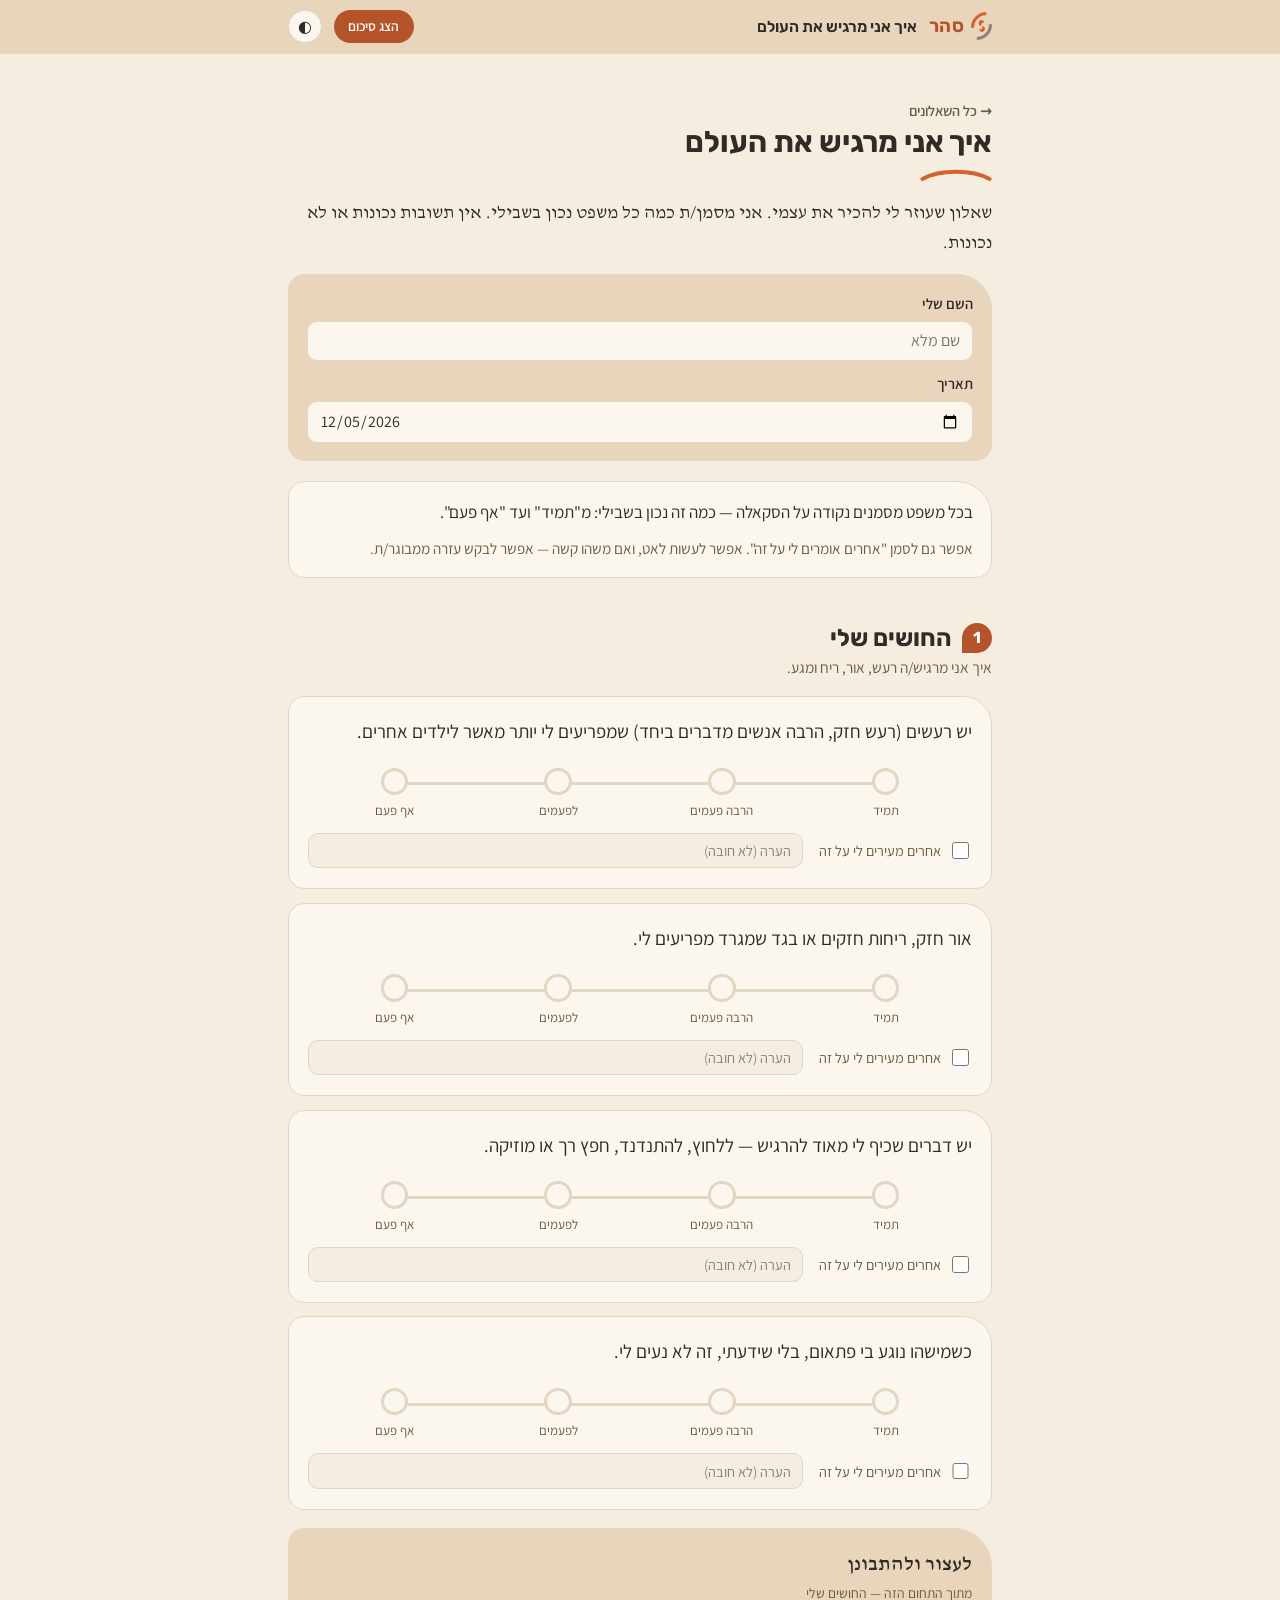
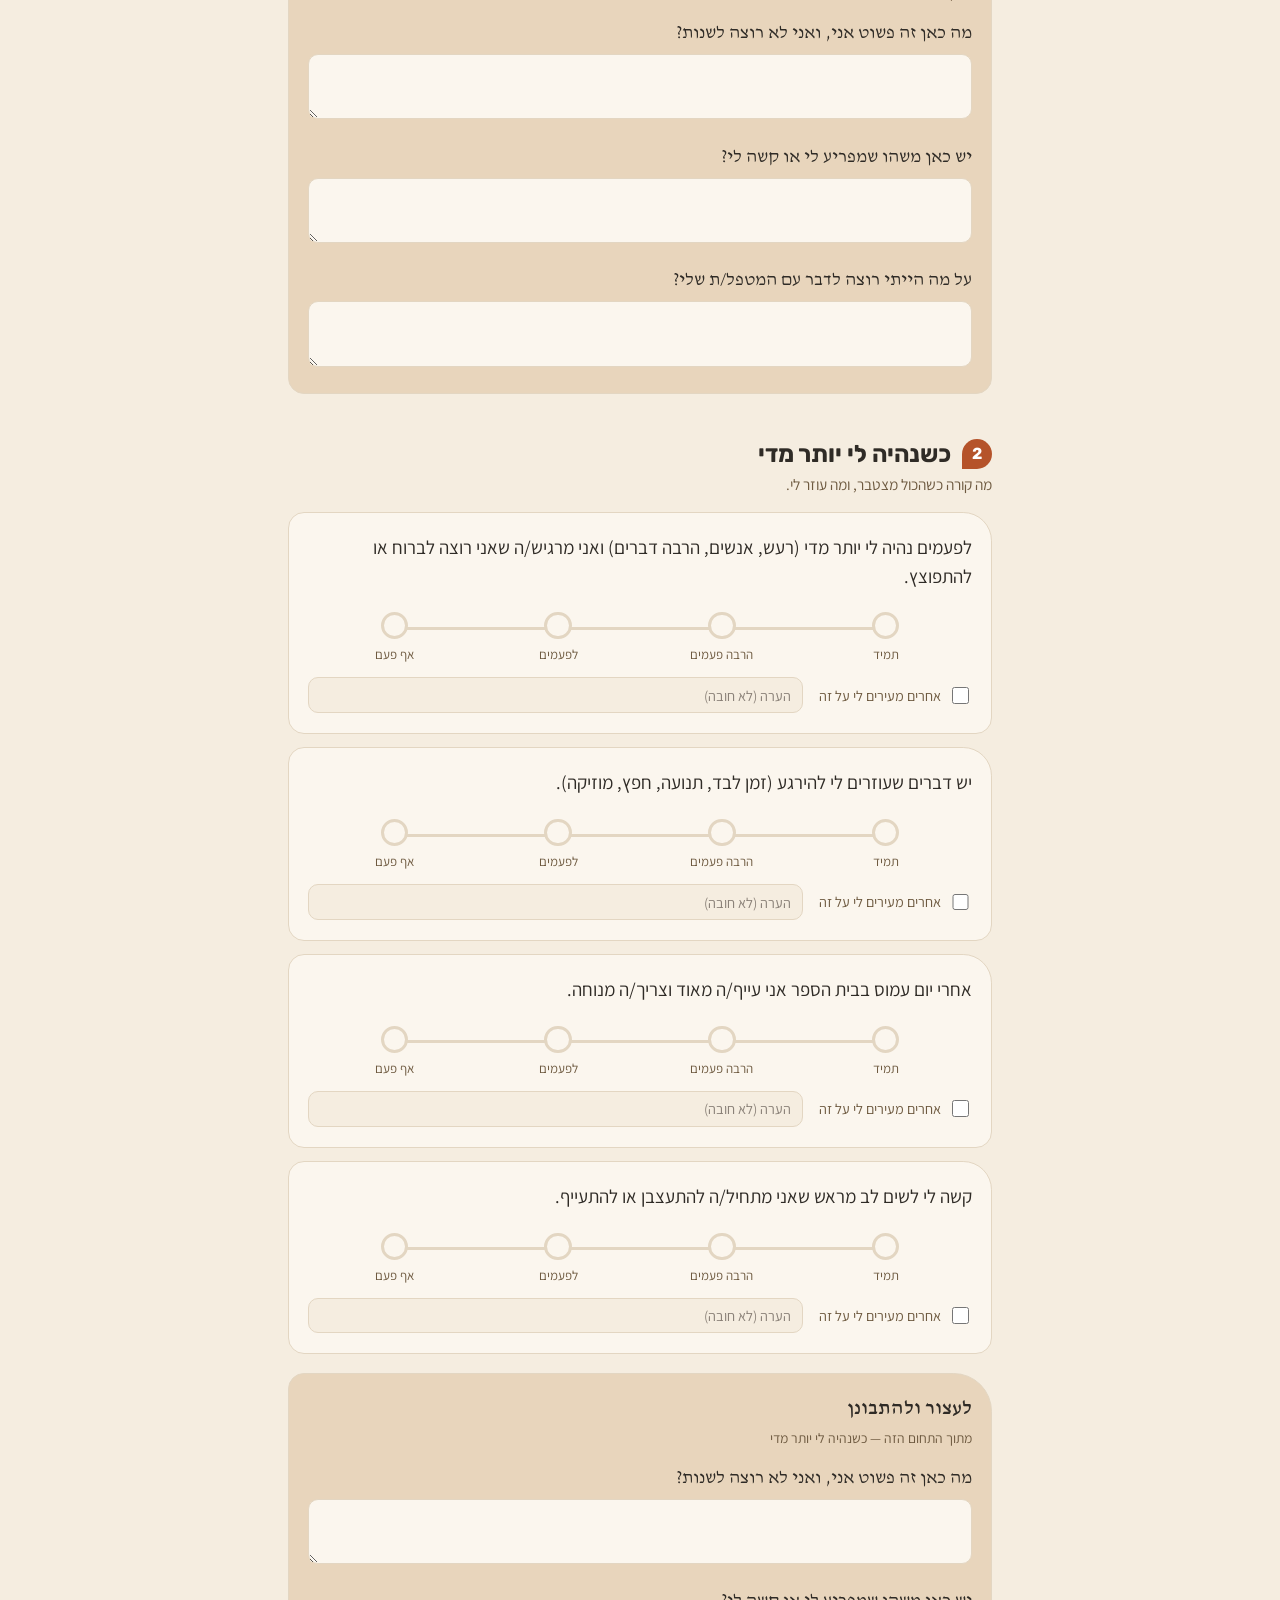
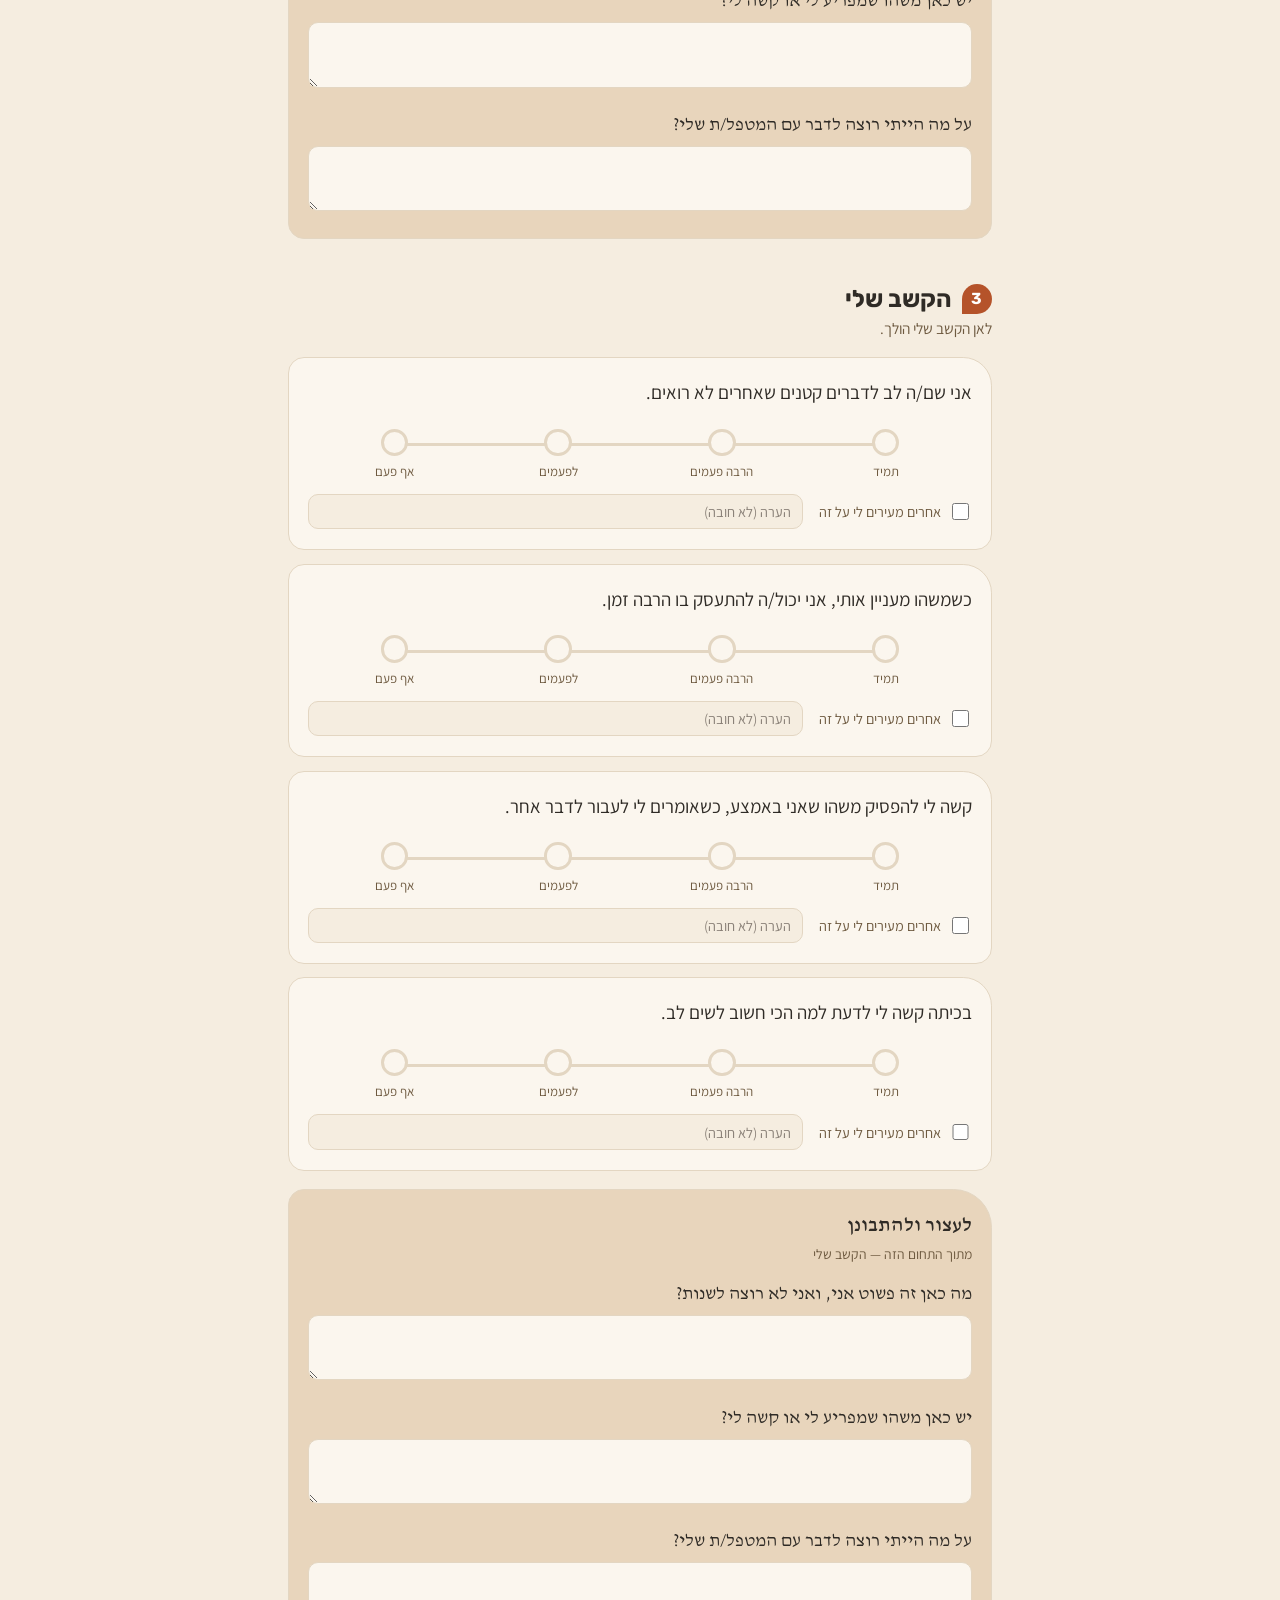
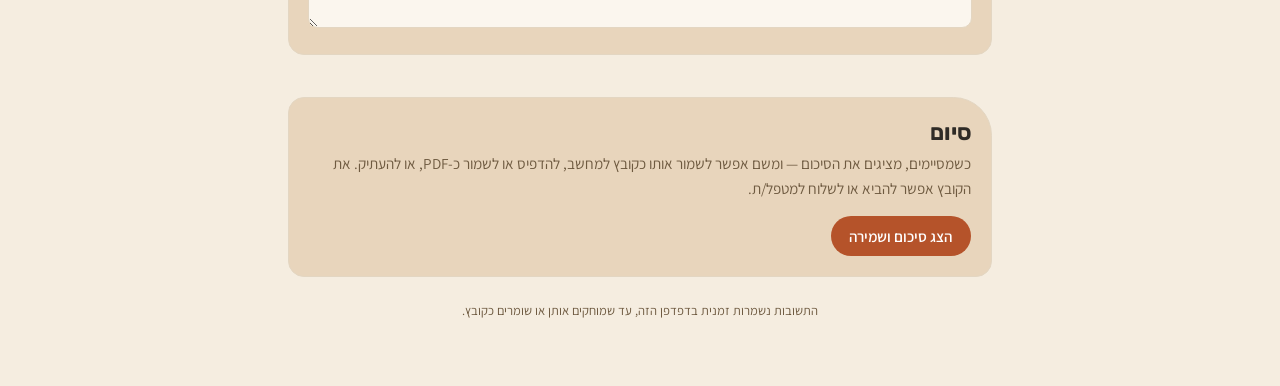
==== sensory-kids.html @ 0c392f9e "נוסח מונגש: תמיכת מנוע לסקאלה ויזואלית (variant accessible) + שאלון חושים לילדים + מקבץ בעמוד הנחיתה" ====
<!doctype html>
<html lang="he" dir="rtl">
<head>
<meta charset="utf-8">
<meta name="viewport" content="width=device-width, initial-scale=1, viewport-fit=cover">
<title>איך אני מרגיש את העולם — שאלון סהר</title>
<link rel="icon" href="logo.png">
<link rel="stylesheet" href="https://fonts.googleapis.com/css2?family=Rubik:wght@500;600;700&family=Assistant:wght@400;500;600;700&family=David+Libre:wght@400;500&display=swap">
<link rel="stylesheet" href="styles.css">
</head>
<body>
<div id="root"></div>
<script>
window.QUESTIONNAIRE = {
  storeKey: "sahar_k1_sensory_v1",
  variant: "accessible",
  scaleLabels: ["תמיד","הרבה פעמים","לפעמים","אף פעם"],
  title: "איך אני מרגיש את העולם",
  lead: "שאלון שעוזר לי להכיר את עצמי. אני מסמן/ת כמה כל משפט נכון בשבילי. אין תשובות נכונות או לא נכונות.",
  help: "<p>בכל משפט מסמנים נקודה על הסקאלה — כמה זה נכון בשבילי: מ\"תמיד\" ועד \"אף פעם\".</p><p style='margin-top:.6rem;font-size:.95rem;color:var(--muted)'>אפשר גם לסמן \"אחרים אומרים לי על זה\". אפשר לעשות לאט, ואם משהו קשה — אפשר לבקש עזרה ממבוגר/ת.</p>",
  reflect: [
    {id:"r1",q:"מה כאן זה פשוט אני, ואני לא רוצה לשנות?"},
    {id:"r2",q:"יש כאן משהו שמפריע לי או קשה לי?"},
    {id:"r3",q:"על מה הייתי רוצה לדבר עם המטפל/ת שלי?"}
  ],
  domains: [
    {id:"d1",title:"החושים שלי",sub:"איך אני מרגיש/ה רעש, אור, ריח ומגע.",items:[
      {id:"d1q1",pole:"high",t:"יש רעשים (רעש חזק, הרבה אנשים מדברים ביחד) שמפריעים לי יותר מאשר לילדים אחרים."},
      {id:"d1q2",pole:"high",t:"אור חזק, ריחות חזקים או בגד שמגרד מפריעים לי."},
      {id:"d1q3",pole:"low",t:"יש דברים שכיף לי מאוד להרגיש — ללחוץ, להתנדנד, חפץ רך או מוזיקה."},
      {id:"d1q4",pole:"high",t:"כשמישהו נוגע בי פתאום, בלי שידעתי, זה לא נעים לי."}
    ]},
    {id:"d2",title:"כשנהיה לי יותר מדי",sub:"מה קורה כשהכול מצטבר, ומה עוזר לי.",items:[
      {id:"d2q1",pole:"high",t:"לפעמים נהיה לי יותר מדי (רעש, אנשים, הרבה דברים) ואני מרגיש/ה שאני רוצה לברוח או להתפוצץ."},
      {id:"d2q2",pole:"low",t:"יש דברים שעוזרים לי להירגע (זמן לבד, תנועה, חפץ, מוזיקה)."},
      {id:"d2q3",pole:"high",t:"אחרי יום עמוס בבית הספר אני עייף/ה מאוד וצריך/ה מנוחה."},
      {id:"d2q4",pole:"high",t:"קשה לי לשים לב מראש שאני מתחיל/ה להתעצבן או להתעייף."}
    ]},
    {id:"d3",title:"הקשב שלי",sub:"לאן הקשב שלי הולך.",items:[
      {id:"d3q1",pole:"low",t:"אני שם/ה לב לדברים קטנים שאחרים לא רואים."},
      {id:"d3q2",pole:"low",t:"כשמשהו מעניין אותי, אני יכול/ה להתעסק בו הרבה זמן."},
      {id:"d3q3",pole:"high",t:"קשה לי להפסיק משהו שאני באמצע, כשאומרים לי לעבור לדבר אחר."},
      {id:"d3q4",pole:"high",t:"בכיתה קשה לי לדעת למה הכי חשוב לשים לב."}
    ]}
  ]
};
</script>
<script src="questionnaire.js"></script>
</body>
</html>
---- styles.css ----
/* Sahar brand — shared across all questionnaires */
:root{
  --bg:#F5EDE0; --surface:#FBF6EE; --surface-2:#E8D5BC; --fg:#2F2B26;
  --muted:#6E5A40; --taupe:#8A8178; --line:#E3D6C2;
  --accent:#D4622E; --accent-strong:#B5532A; --chip:#FBF6EE; --err:#9a3b1f;
  --radius:16px; --maxw:46rem;
  --head:"Rubik",system-ui,-apple-system,"Segoe UI",sans-serif;
  --body:"Assistant",system-ui,-apple-system,"Segoe UI",sans-serif;
  --quote:"David Libre","Frank Ruhl Libre",Georgia,serif;
}
@media (prefers-color-scheme:dark){:root:not([data-theme="light"]){
  --bg:#241F1A; --surface:#2E2823; --surface-2:#39312A; --fg:#EDE4D6;
  --muted:#C2AE92; --taupe:#9E9488; --line:#413830;
  --accent:#E07B45; --accent-strong:#C9632F; --chip:#39312A; --err:#f0a07a; color-scheme:dark;
}}
:root[data-theme="dark"]{
  --bg:#241F1A; --surface:#2E2823; --surface-2:#39312A; --fg:#EDE4D6;
  --muted:#C2AE92; --taupe:#9E9488; --line:#413830;
  --accent:#E07B45; --accent-strong:#C9632F; --chip:#39312A; --err:#f0a07a; color-scheme:dark;
}
*{box-sizing:border-box}
html,body{margin:0}
body{background:var(--bg);color:var(--fg);font-family:var(--body);line-height:1.6;font-size:16px}
img{max-width:100%}
[hidden]{display:none!important}
a{color:var(--accent-strong)}
.wrap{max-width:var(--maxw);margin-inline:auto;
  padding-left:max(16px,env(safe-area-inset-left,0px));
  padding-right:max(16px,env(safe-area-inset-right,0px));
  padding-block:0 4rem}
h1,h2,h3{font-family:var(--head);font-weight:700;text-wrap:balance;line-height:1.25;margin:0}
p{margin:0}

header.bar{position:sticky;top:0;z-index:11;background:var(--surface-2);border-bottom:1px solid var(--line)}
.bar-inner{max-width:var(--maxw);margin-inline:auto;display:flex;align-items:center;gap:.75rem;
  padding-left:max(16px,env(safe-area-inset-left,0px));
  padding-right:max(16px,env(safe-area-inset-right,0px));padding-block:.6rem}
.brand{display:flex;align-items:center;gap:.45rem;flex:none;text-decoration:none}
.brand img{height:1.75rem;width:auto;display:block}
.brandmark{font-family:var(--head);font-weight:700;font-size:1.15rem;color:var(--accent-strong);letter-spacing:.02em}
.bar-inner h1{font-size:.98rem;font-weight:600;flex:1;min-width:0;color:var(--fg)}
.bar-btn{font-family:var(--body);font-size:.85rem;font-weight:600;cursor:pointer;
  background:var(--surface);color:var(--fg);border:1px solid var(--line);
  border-radius:999px;padding:.4rem .85rem;white-space:nowrap}
.bar-btn.primary{background:var(--accent-strong);color:#fff;border-color:transparent}
.icon-btn{background:var(--surface);border:1px solid var(--line);border-radius:999px;width:2.1rem;height:2.1rem;
  cursor:pointer;color:var(--fg);font-size:1rem;display:grid;place-items:center;flex:none}

.back-link{display:inline-flex;align-items:center;gap:.3rem;margin-top:1.4rem;font-size:.9rem;
  color:var(--muted);text-decoration:none;font-weight:600}
.back-link:hover{color:var(--accent-strong)}

.intro{margin-top:1.4rem}
.intro h2{font-size:1.85rem;margin-bottom:.4rem}
.arc{display:block;width:4.5rem;height:.9rem;margin-bottom:1rem}
.lead{color:var(--fg);font-family:var(--quote);font-size:1.12rem;line-height:1.7}
.lead em{font-style:italic}
.note-box{background:var(--surface);border:1px solid var(--line);border-radius:var(--radius);
  border-top-right-radius:2.2rem;padding:1.05rem 1.15rem;margin-top:1.25rem}
.note-box strong{color:var(--fg);font-weight:700}
.scale-legend{display:flex;flex-wrap:wrap;gap:.4rem;margin-top:.7rem;font-size:.82rem;color:var(--muted)}
.scale-legend span{background:var(--surface-2);border:1px solid var(--line);border-radius:999px;padding:.15rem .6rem;color:var(--fg)}

.name-box{background:var(--surface-2);border:1px solid var(--line);border-radius:var(--radius);
  border-top-right-radius:2.2rem;padding:1.05rem 1.15rem;margin-top:1rem;display:grid;gap:.7rem}
.name-box .fld{display:flex;flex-direction:column;gap:.3rem}
.name-box label{font-size:.92rem;font-weight:600;color:var(--fg)}
.name-box input{background:var(--surface);border:1px solid var(--line);border-radius:10px;
  padding:.55rem .7rem;font-family:var(--body);font-size:1rem;color:var(--fg)}

.domain{margin-top:2.4rem}
.domain-head{display:flex;align-items:center;gap:.65rem;margin-bottom:.15rem}
.domain-num{font-family:var(--head);font-weight:700;color:#fff;background:var(--accent-strong);
  width:1.9rem;height:1.9rem;border-radius:999px 999px 999px .35rem;display:grid;place-items:center;font-size:1rem;flex:none}
.domain h3{font-size:1.42rem}
.domain-sub{color:var(--muted);font-size:.96rem;margin:.1rem 0 1rem}
.item-group{font-family:var(--head);font-weight:600;font-size:.98rem;color:var(--accent-strong);margin:1.1rem .2rem .4rem}

.item{background:var(--surface);border:1px solid var(--line);border-radius:var(--radius);
  border-top-right-radius:1.8rem;padding:1.05rem 1.15rem;margin-bottom:.85rem}
.item fieldset{border:0;margin:0;padding:0}
.item legend{font-size:1.04rem;padding:0;margin-bottom:.75rem;display:block;color:var(--fg)}
.scale{display:flex;flex-wrap:wrap;gap:.45rem}
.scale input{position:absolute;opacity:0;width:1px;height:1px}
.scale label{cursor:pointer;border:1px solid var(--line);background:var(--chip);color:var(--fg);
  border-radius:999px;padding:.42rem .85rem;font-size:.9rem;font-weight:500;user-select:none;
  transition:background .12s,border-color .12s}
.scale input:checked+label{background:var(--accent);color:#fff;border-color:transparent;font-weight:600}
.scale input:focus-visible+label{outline:2px solid var(--accent-strong);outline-offset:2px}
.item-extra{display:flex;flex-wrap:wrap;align-items:center;gap:.6rem 1rem;margin-top:.85rem}
.chk{display:inline-flex;align-items:center;gap:.45rem;font-size:.9rem;color:var(--muted);cursor:pointer}
.chk input{width:1.05rem;height:1.05rem;accent-color:var(--accent);cursor:pointer}
.note-field{flex:1;min-width:11rem}
.note-field input{width:100%;background:var(--bg);border:1px solid var(--line);border-radius:10px;
  padding:.45rem .65rem;font-family:var(--body);font-size:.9rem;color:var(--fg)}
.note-field input::placeholder{color:var(--taupe)}

.reflect{background:var(--surface-2);border:1px solid var(--line);border-radius:var(--radius);
  border-top-right-radius:2.4rem;padding:1.15rem 1.2rem;margin-top:1.15rem}
.reflect h4{font-family:var(--quote);font-size:1.25rem;margin:0 0 .15rem;font-weight:500;color:var(--fg)}
.reflect .r-sub{color:var(--muted);font-size:.86rem;margin-bottom:.9rem}
.reflect label.q{display:block;font-family:var(--quote);font-size:1.05rem;margin:.95rem 0 .4rem;color:var(--fg)}
.reflect textarea{width:100%;min-height:3.2rem;resize:vertical;background:var(--surface);
  border:1px solid var(--line);border-radius:10px;padding:.55rem .7rem;font-family:var(--body);
  font-size:.95rem;color:var(--fg);line-height:1.5}

.summary{margin-top:2.6rem;background:var(--surface);border:1px solid var(--line);
  border-radius:var(--radius);border-top-right-radius:2.4rem;padding:1.25rem 1.25rem 1.5rem}
.summary h2{font-size:1.5rem;margin-bottom:.3rem}
.summary .actions{display:flex;flex-wrap:wrap;gap:.6rem;margin:.95rem 0 1.1rem}
.sum-group{margin-top:1.4rem}
.sum-group h3{font-size:1.12rem;color:var(--fg);margin-bottom:.5rem;padding-bottom:.3rem;border-bottom:2px solid var(--surface-2)}
.sum-group .none{color:var(--muted);font-size:.9rem}
.sum-list{list-style:none;padding:0;margin:0;display:flex;flex-direction:column;gap:.4rem}
.sum-list li{background:var(--bg);border:1px solid var(--line);border-radius:10px;padding:.5rem 1.7rem .5rem .7rem;font-size:.92rem;position:relative}
.sum-list li::before{content:"";position:absolute;right:.65rem;top:.92rem;width:.55rem;height:.55rem;
  border:2px solid var(--accent);border-top-color:transparent;border-left-color:transparent;border-radius:50%;transform:rotate(45deg)}
.sum-list .tag{display:inline-block;font-size:.76rem;color:var(--accent-strong);font-weight:700;margin-inline-start:.4rem}
.sum-list .mnote{display:block;color:var(--muted);font-size:.82rem;margin-top:.2rem}
.sum-r{margin:.5rem 0 0}
.sum-r dt{font-family:var(--quote);font-size:.98rem;margin-top:.65rem;color:var(--fg)}
.sum-r dd{margin:.15rem 0 0;color:var(--muted);font-size:.9rem;white-space:pre-wrap}

.submit-box{margin-top:2.6rem;background:var(--surface-2);border:1px solid var(--line);
  border-radius:var(--radius);border-top-right-radius:2.4rem;padding:1.3rem 1.25rem}
.submit-box h2{font-size:1.4rem;margin-bottom:.3rem}
.submit-box p{color:var(--muted);font-size:.95rem}
.submit-box .actions{display:flex;flex-wrap:wrap;gap:.6rem;margin-top:1rem}
.submit-box .bar-btn{font-size:.95rem;padding:.55rem 1.1rem}

.saved-hint{color:var(--muted);font-size:.8rem;margin-top:1.5rem;text-align:center}

/* landing page */
.landing-hero{margin-top:2.2rem}
.landing-hero h2{font-size:2rem;margin-bottom:.5rem}
.group-title{font-family:var(--head);font-size:1.15rem;color:var(--accent-strong);margin:2.2rem 0 0}
.cards{display:grid;gap:1rem;margin-top:1rem}
.qcard{display:block;text-decoration:none;color:inherit;background:var(--surface);
  border:1px solid var(--line);border-radius:var(--radius);border-top-right-radius:2.2rem;
  padding:1.2rem 1.25rem;transition:border-color .12s,transform .12s}
.qcard:hover{border-color:var(--accent);transform:translateY(-2px)}
.qcard h3{font-size:1.3rem;color:var(--fg);margin-bottom:.25rem}
.qcard p{color:var(--muted);font-size:.95rem}
.qcard .go{display:inline-block;margin-top:.7rem;color:var(--accent-strong);font-weight:700;font-size:.9rem}
.soon{opacity:.6;cursor:default}
.soon:hover{transform:none;border-color:var(--line)}
.soon .go{color:var(--muted)}

/* accessible variant — visual scale track + larger, calmer type */
.scale-track{position:relative;display:flex;justify-content:space-between;gap:.3rem;padding:.4rem .4rem 0}
.track-line{position:absolute;top:1.3rem;right:13%;left:13%;height:3px;background:var(--line);z-index:0;border-radius:2px}
.track-pt{position:relative;z-index:1;flex:1;display:flex;justify-content:center;min-width:0}
.track-pt input{position:absolute;opacity:0;width:1px;height:1px}
.track-pt label{display:flex;flex-direction:column;align-items:center;gap:.5rem;cursor:pointer;
  font-size:.82rem;color:var(--muted);text-align:center;line-height:1.25}
.track-pt .dot{width:1.7rem;height:1.7rem;border-radius:50%;border:3px solid var(--line);
  background:var(--surface);box-sizing:border-box;transition:background .12s,border-color .12s}
.track-pt input:checked+label .dot{background:var(--accent);border-color:var(--accent-strong)}
.track-pt input:checked+label{color:var(--fg);font-weight:700}
.track-pt input:focus-visible+label .dot{outline:2px solid var(--accent-strong);outline-offset:2px}

:root.accessible body{font-size:17px}
:root.accessible .item{padding:1.25rem 1.2rem}
:root.accessible .item legend{font-size:1.18rem;line-height:1.5;margin-bottom:1rem}
:root.accessible .domain{margin-top:2.8rem}
:root.accessible .domain h3{font-size:1.5rem}
:root.accessible .reflect label.q{font-size:1.12rem}

@media (prefers-reduced-motion:reduce){*{transition:none!important}}
@media print{
  header.bar,.intro,#app,.submit-box,.saved-hint,.back-link,.summary .actions,.summary>.lead{display:none!important}
  body{background:#fff;color:#000}
  .summary{margin:0;border:0;background:#fff;padding:0}
  .sum-list li{background:#fff;border:1px solid #ccc}
  .sum-list li::before{border-color:#000}
}
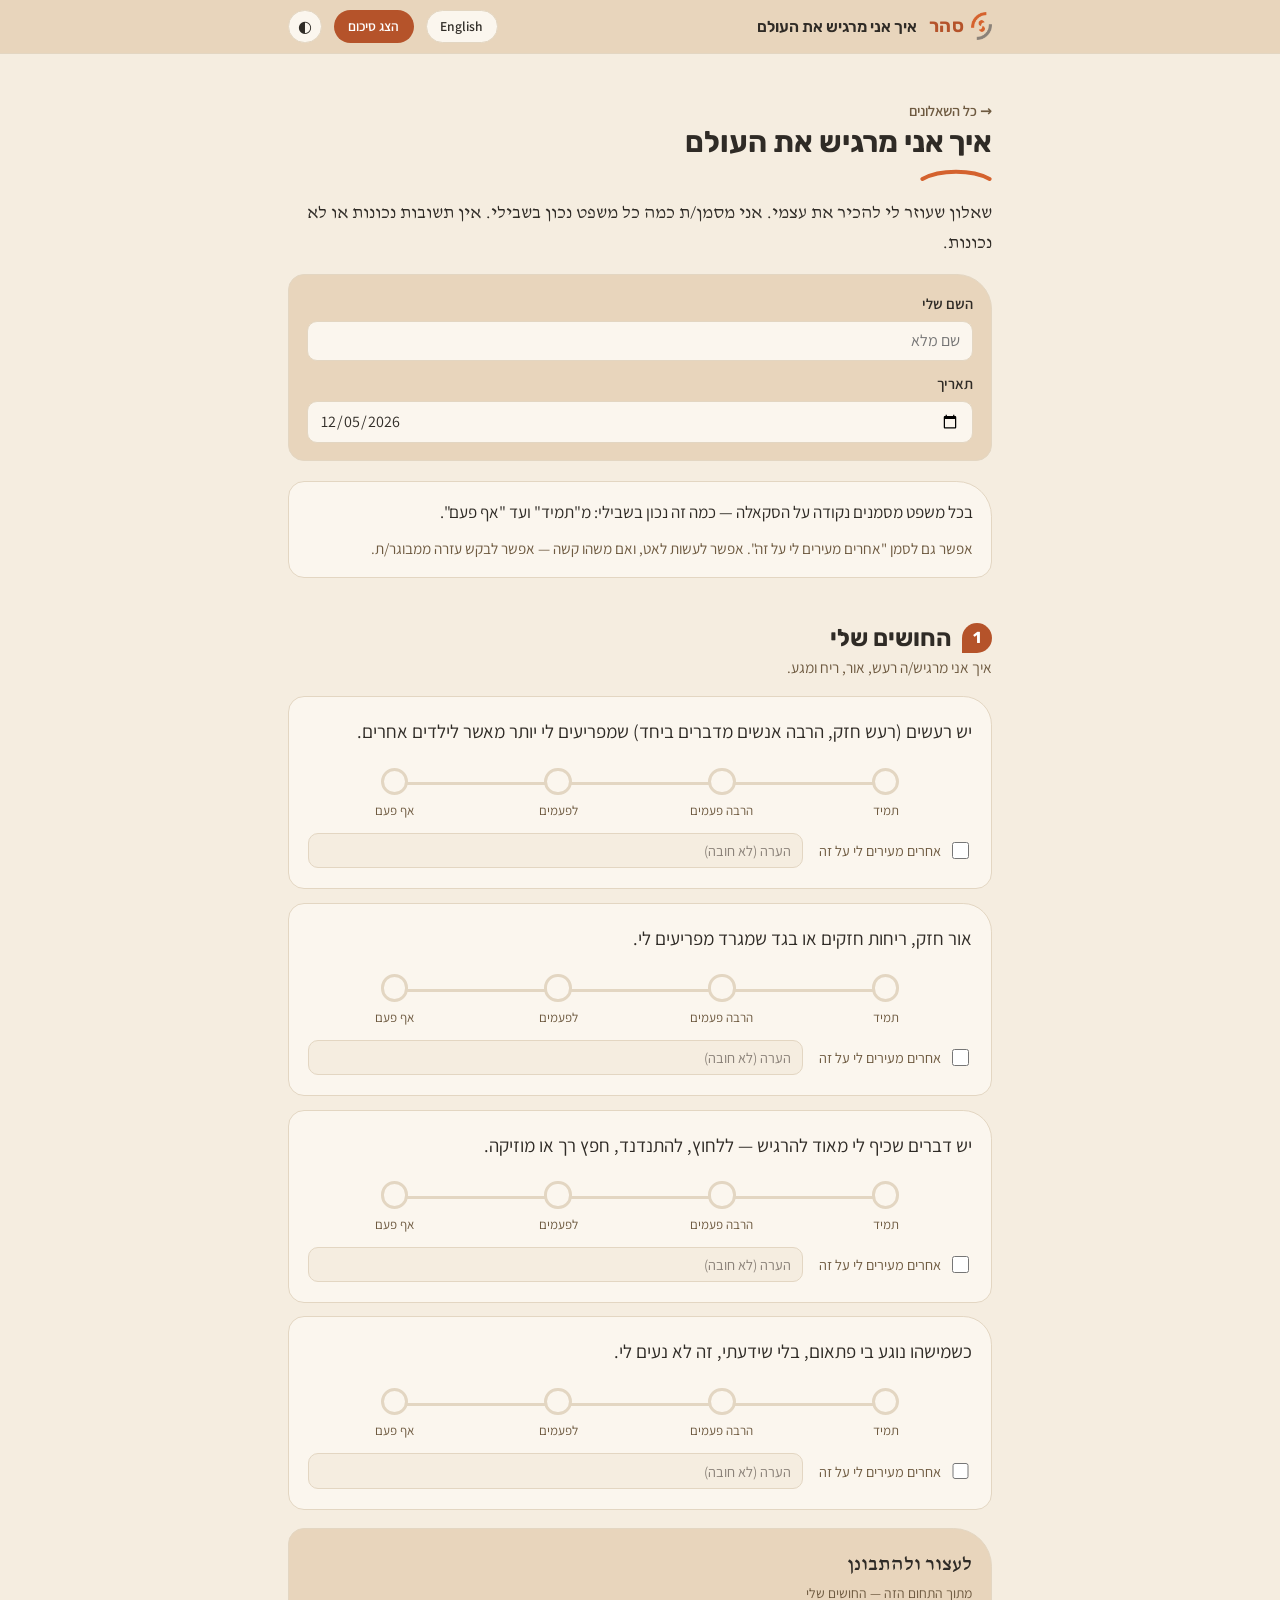
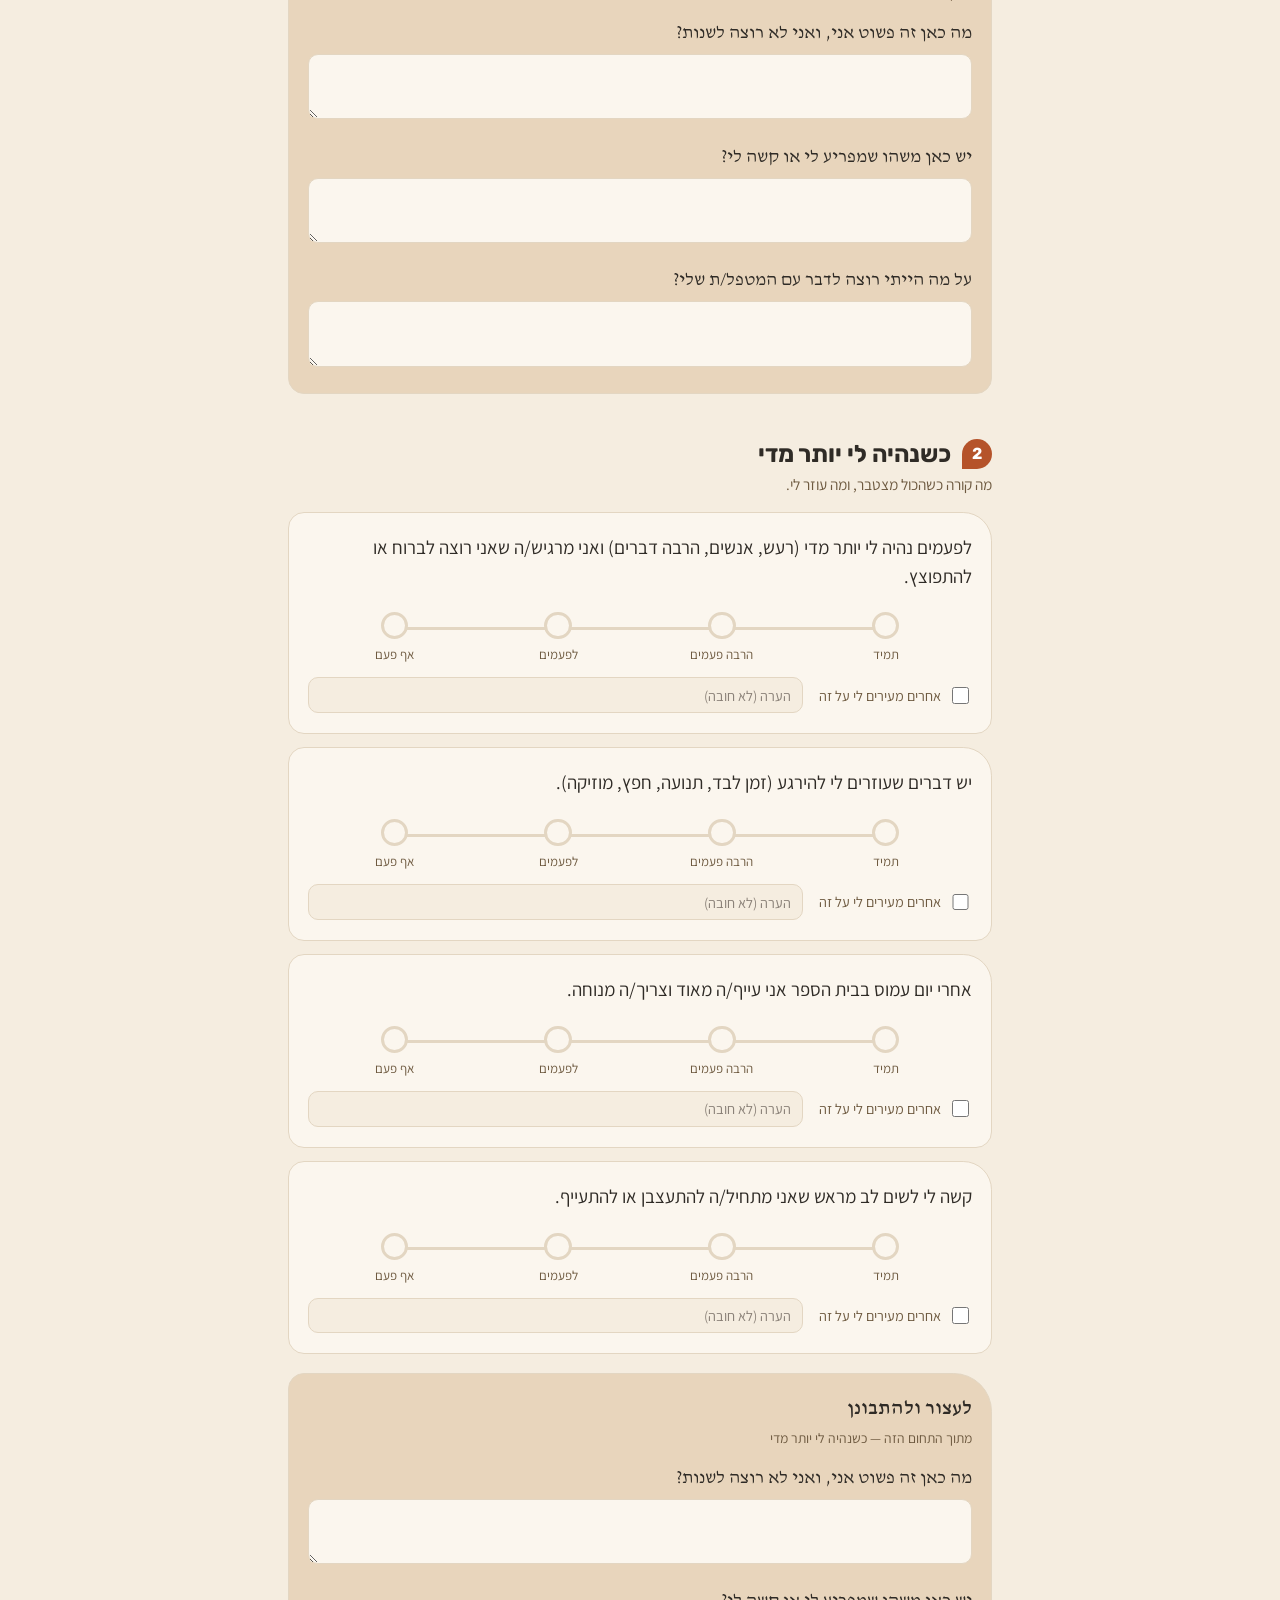
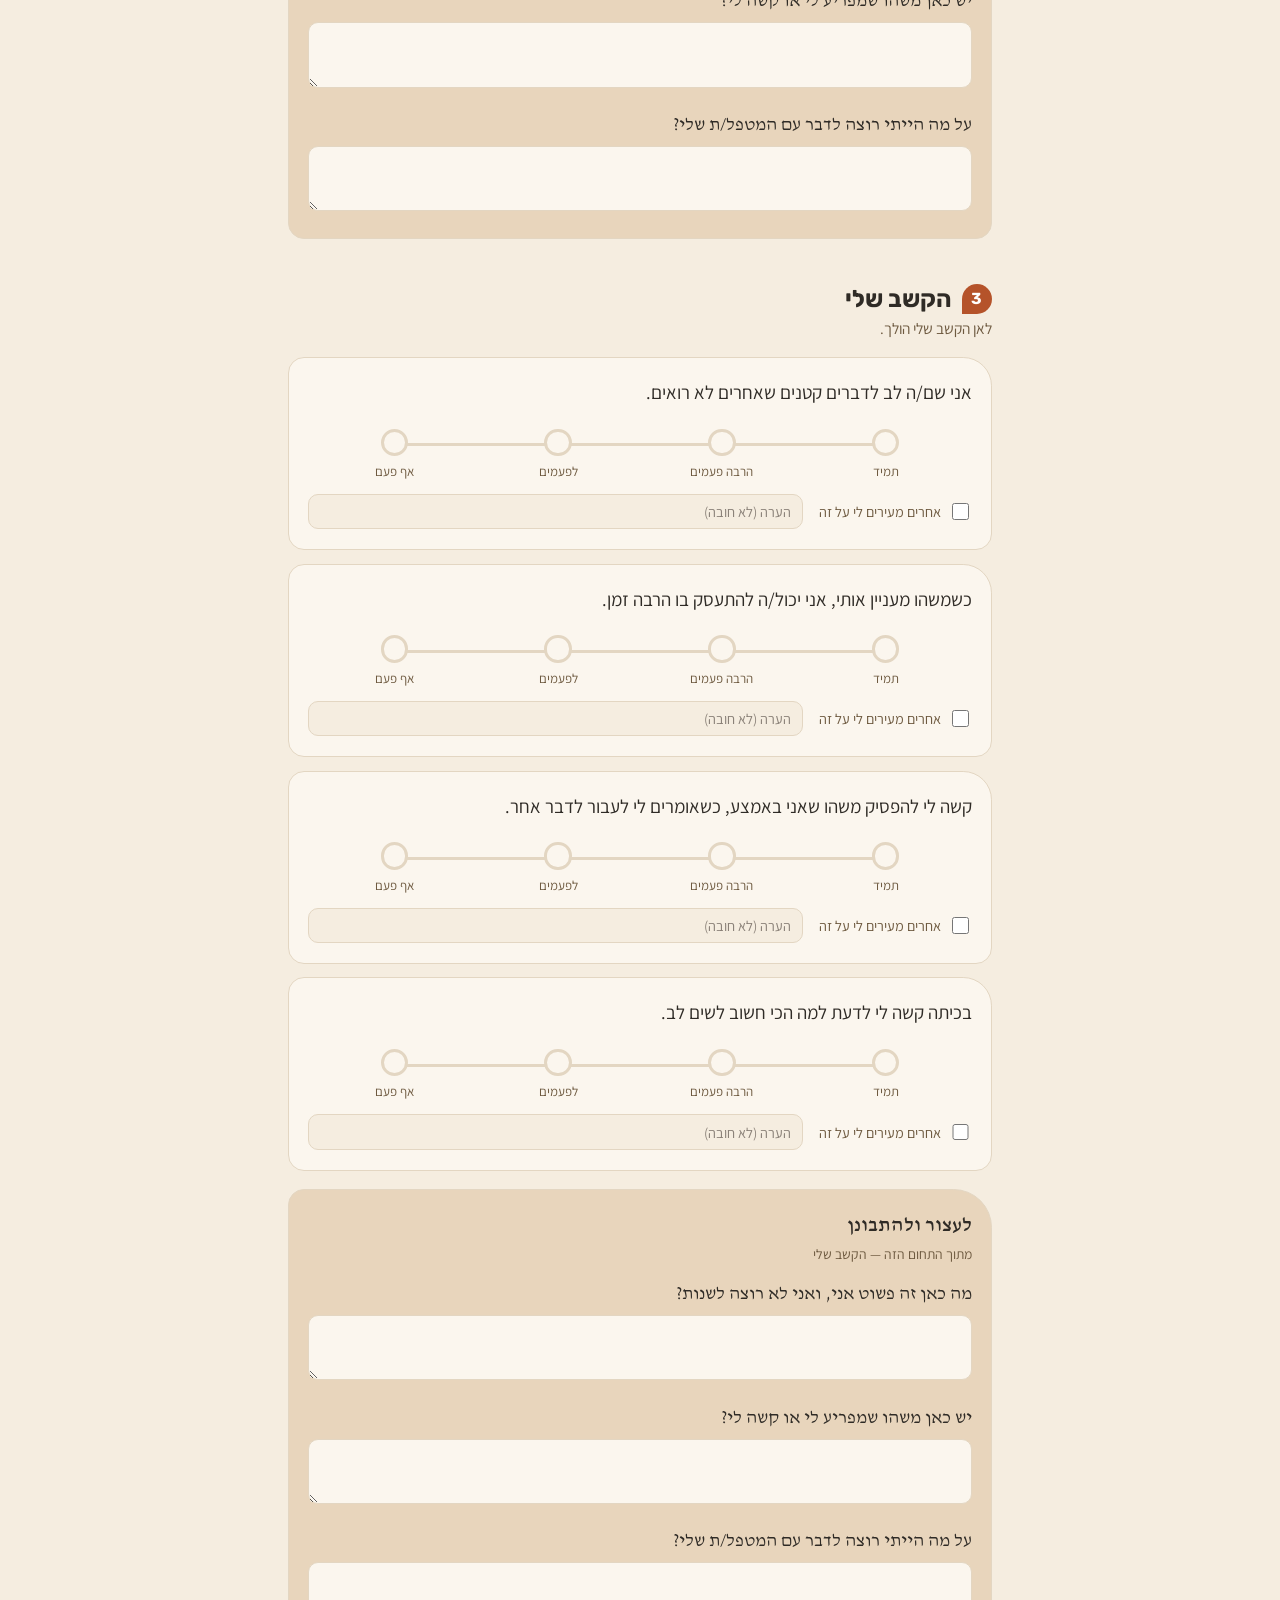
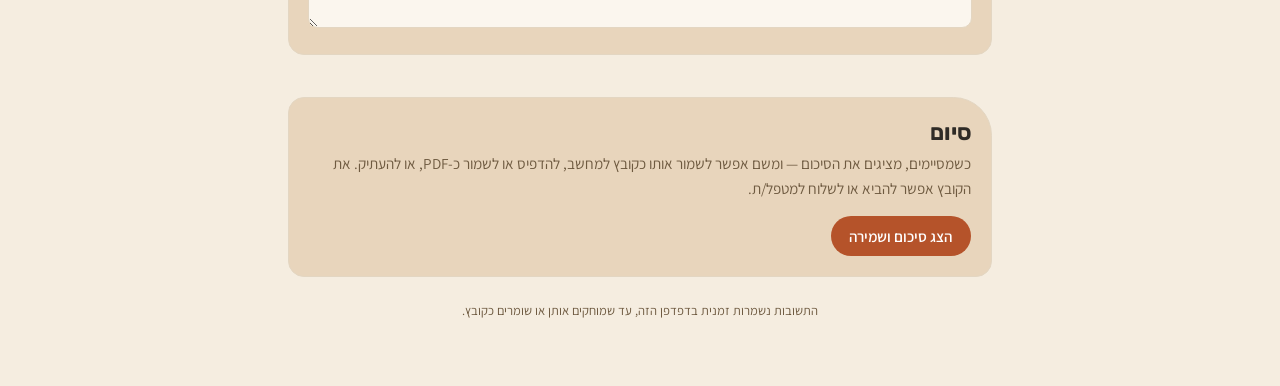
==== commit cfd6b333: "תמיכה דו-לשונית (עברית/English) במנוע + כפתור החלפת שפה; תרגום מלא של השאלון המונגש; תיקון נוסח ההסב" ====
--- a/sensory-kids.html
+++ b/sensory-kids.html
@@ -15,32 +15,36 @@
   storeKey: "sahar_k1_sensory_v1",
   variant: "accessible",
   scaleLabels: ["תמיד","הרבה פעמים","לפעמים","אף פעם"],
+  scaleLabels_en: ["Always","Often","Sometimes","Never"],
   title: "איך אני מרגיש את העולם",
+  title_en: "How I Feel the World",
   lead: "שאלון שעוזר לי להכיר את עצמי. אני מסמן/ת כמה כל משפט נכון בשבילי. אין תשובות נכונות או לא נכונות.",
-  help: "<p>בכל משפט מסמנים נקודה על הסקאלה — כמה זה נכון בשבילי: מ\"תמיד\" ועד \"אף פעם\".</p><p style='margin-top:.6rem;font-size:.95rem;color:var(--muted)'>אפשר גם לסמן \"אחרים אומרים לי על זה\". אפשר לעשות לאט, ואם משהו קשה — אפשר לבקש עזרה ממבוגר/ת.</p>",
+  lead_en: "A questionnaire that helps me get to know myself. I mark how true each sentence is for me. There are no right or wrong answers.",
+  help: "<p>בכל משפט מסמנים נקודה על הסקאלה — כמה זה נכון בשבילי: מ\"תמיד\" ועד \"אף פעם\".</p><p style='margin-top:.6rem;font-size:.95rem;color:var(--muted)'>אפשר גם לסמן \"אחרים מעירים לי על זה\". אפשר לעשות לאט, ואם משהו קשה — אפשר לבקש עזרה ממבוגר/ת.</p>",
+  help_en: "<p>For each sentence, mark a point on the scale — how true it is for me: from \"Always\" to \"Never\".</p><p style='margin-top:.6rem;font-size:.95rem;color:var(--muted)'>You can also check \"Others comment on this about me\". You can take your time, and if something is hard — you can ask an adult for help.</p>",
   reflect: [
-    {id:"r1",q:"מה כאן זה פשוט אני, ואני לא רוצה לשנות?"},
-    {id:"r2",q:"יש כאן משהו שמפריע לי או קשה לי?"},
-    {id:"r3",q:"על מה הייתי רוצה לדבר עם המטפל/ת שלי?"}
+    {id:"r1",q:"מה כאן זה פשוט אני, ואני לא רוצה לשנות?",q_en:"What here is simply me, and I don't want to change?"},
+    {id:"r2",q:"יש כאן משהו שמפריע לי או קשה לי?",q_en:"Is there anything here that bothers me or is hard for me?"},
+    {id:"r3",q:"על מה הייתי רוצה לדבר עם המטפל/ת שלי?",q_en:"What would I like to talk about with my therapist?"}
   ],
   domains: [
-    {id:"d1",title:"החושים שלי",sub:"איך אני מרגיש/ה רעש, אור, ריח ומגע.",items:[
-      {id:"d1q1",pole:"high",t:"יש רעשים (רעש חזק, הרבה אנשים מדברים ביחד) שמפריעים לי יותר מאשר לילדים אחרים."},
-      {id:"d1q2",pole:"high",t:"אור חזק, ריחות חזקים או בגד שמגרד מפריעים לי."},
-      {id:"d1q3",pole:"low",t:"יש דברים שכיף לי מאוד להרגיש — ללחוץ, להתנדנד, חפץ רך או מוזיקה."},
-      {id:"d1q4",pole:"high",t:"כשמישהו נוגע בי פתאום, בלי שידעתי, זה לא נעים לי."}
+    {id:"d1",title:"החושים שלי",title_en:"My Senses",sub:"איך אני מרגיש/ה רעש, אור, ריח ומגע.",sub_en:"How I feel sound, light, smell and touch.",items:[
+      {id:"d1q1",pole:"high",t:"יש רעשים (רעש חזק, הרבה אנשים מדברים ביחד) שמפריעים לי יותר מאשר לילדים אחרים.",t_en:"There are sounds (loud noise, many people talking at once) that bother me more than other kids."},
+      {id:"d1q2",pole:"high",t:"אור חזק, ריחות חזקים או בגד שמגרד מפריעים לי.",t_en:"Bright light, strong smells, or an itchy piece of clothing bother me."},
+      {id:"d1q3",pole:"low",t:"יש דברים שכיף לי מאוד להרגיש — ללחוץ, להתנדנד, חפץ רך או מוזיקה.",t_en:"There are things I really enjoy feeling — pressing, rocking, something soft, or music."},
+      {id:"d1q4",pole:"high",t:"כשמישהו נוגע בי פתאום, בלי שידעתי, זה לא נעים לי.",t_en:"When someone touches me suddenly, without me knowing, it doesn't feel good."}
     ]},
-    {id:"d2",title:"כשנהיה לי יותר מדי",sub:"מה קורה כשהכול מצטבר, ומה עוזר לי.",items:[
-      {id:"d2q1",pole:"high",t:"לפעמים נהיה לי יותר מדי (רעש, אנשים, הרבה דברים) ואני מרגיש/ה שאני רוצה לברוח או להתפוצץ."},
-      {id:"d2q2",pole:"low",t:"יש דברים שעוזרים לי להירגע (זמן לבד, תנועה, חפץ, מוזיקה)."},
-      {id:"d2q3",pole:"high",t:"אחרי יום עמוס בבית הספר אני עייף/ה מאוד וצריך/ה מנוחה."},
-      {id:"d2q4",pole:"high",t:"קשה לי לשים לב מראש שאני מתחיל/ה להתעצבן או להתעייף."}
+    {id:"d2",title:"כשנהיה לי יותר מדי",title_en:"When It Gets Too Much",sub:"מה קורה כשהכול מצטבר, ומה עוזר לי.",sub_en:"What happens when everything piles up, and what helps me.",items:[
+      {id:"d2q1",pole:"high",t:"לפעמים נהיה לי יותר מדי (רעש, אנשים, הרבה דברים) ואני מרגיש/ה שאני רוצה לברוח או להתפוצץ.",t_en:"Sometimes it becomes too much for me (noise, people, lots of things) and I feel like running away or exploding."},
+      {id:"d2q2",pole:"low",t:"יש דברים שעוזרים לי להירגע (זמן לבד, תנועה, חפץ, מוזיקה).",t_en:"There are things that help me calm down (time alone, movement, an object, music)."},
+      {id:"d2q3",pole:"high",t:"אחרי יום עמוס בבית הספר אני עייף/ה מאוד וצריך/ה מנוחה.",t_en:"After a busy day at school I'm very tired and need rest."},
+      {id:"d2q4",pole:"high",t:"קשה לי לשים לב מראש שאני מתחיל/ה להתעצבן או להתעייף.",t_en:"It's hard for me to notice in advance that I'm starting to get upset or tired."}
     ]},
-    {id:"d3",title:"הקשב שלי",sub:"לאן הקשב שלי הולך.",items:[
-      {id:"d3q1",pole:"low",t:"אני שם/ה לב לדברים קטנים שאחרים לא רואים."},
-      {id:"d3q2",pole:"low",t:"כשמשהו מעניין אותי, אני יכול/ה להתעסק בו הרבה זמן."},
-      {id:"d3q3",pole:"high",t:"קשה לי להפסיק משהו שאני באמצע, כשאומרים לי לעבור לדבר אחר."},
-      {id:"d3q4",pole:"high",t:"בכיתה קשה לי לדעת למה הכי חשוב לשים לב."}
+    {id:"d3",title:"הקשב שלי",title_en:"My Attention",sub:"לאן הקשב שלי הולך.",sub_en:"Where my attention goes.",items:[
+      {id:"d3q1",pole:"low",t:"אני שם/ה לב לדברים קטנים שאחרים לא רואים.",t_en:"I notice small things that others don't see."},
+      {id:"d3q2",pole:"low",t:"כשמשהו מעניין אותי, אני יכול/ה להתעסק בו הרבה זמן.",t_en:"When something interests me, I can stay with it for a long time."},
+      {id:"d3q3",pole:"high",t:"קשה לי להפסיק משהו שאני באמצע, כשאומרים לי לעבור לדבר אחר.",t_en:"It's hard for me to stop something I'm in the middle of when I'm told to switch to something else."},
+      {id:"d3q4",pole:"high",t:"בכיתה קשה לי לדעת למה הכי חשוב לשים לב.",t_en:"In class it's hard for me to know what's most important to pay attention to."}
     ]}
   ]
 };
